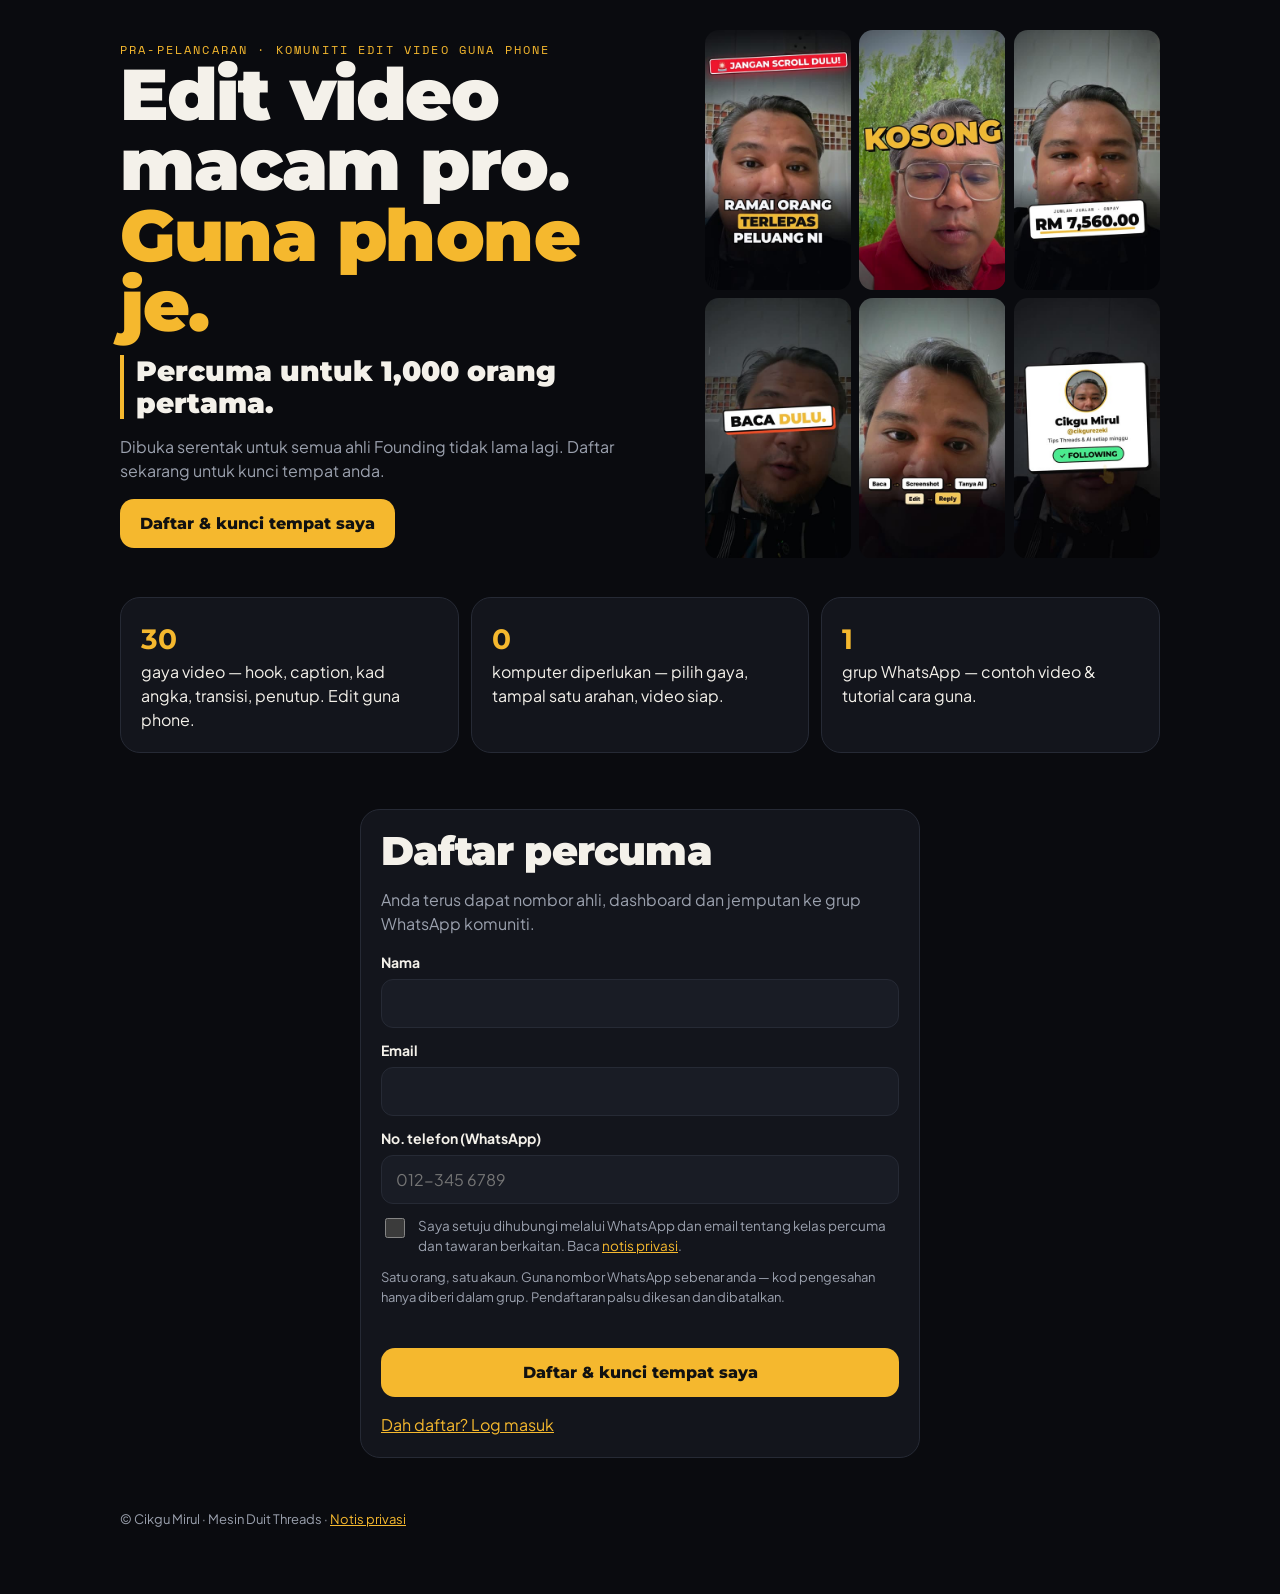
==== index.html @ 3efbf929 "Laman Suruh AI (GitHub Pages) Co-Authored-By: Claude Opus 5.5 <noreply@anthropic.com> Claude-Session" ====
<!doctype html>
<html lang="ms">
<head>
<meta charset="utf-8">
<meta name="viewport" content="width=device-width, initial-scale=1, viewport-fit=cover">
<title>30 Gaya Video · Cikgu Mirul</title>
<meta name="description" content="30 gaya video premium — hook, caption, kad angka, transisi — edit terus dari telefon. Percuma.">
<meta property="og:title" content="30 Gaya Video Percuma · Cikgu Mirul">
<meta property="og:description" content="Edit video macam pro, guna phone je. Daftar & dapatkan 30 gaya percuma.">
<meta property="og:image" content="previews/H01.jpg">
<link rel="preconnect" href="https://fonts.googleapis.com"><link rel="preconnect" href="https://fonts.gstatic.com" crossorigin>
<link rel="stylesheet" href="https://fonts.googleapis.com/css2?family=Montserrat:wght@700;800;900&family=Plus+Jakarta+Sans:wght@400;600;700&family=Space+Mono:wght@400;700&display=swap">
<link rel="stylesheet" href="assets/style.css">
</head>
<body>
<div class="wrap">
  <section class="hero">
    <div>
      <div class="eyebrow" id="h-eb">Pra-pelancaran · komuniti edit video guna phone</div>
      <h1 id="h-title">Edit video macam pro.<br><em>Guna phone je.</em></h1>
      <p class="offer" id="h-em">Percuma untuk 1,000 orang pertama.</p>
      <p class="lede" id="h-lede">Dibuka serentak untuk semua ahli Founding tidak lama lagi. Daftar sekarang untuk kunci tempat anda.</p>
      <div class="row"><a class="btn" href="#daftar" id="h-cta">Daftar & kunci tempat saya</a><a class="btn ghost" id="dash-link" href="app.html" hidden>Buka dashboard saya</a></div>
      <div class="ref-banner" id="ref-banner" hidden></div>
    </div>
    <div class="teaser" aria-label="Contoh gaya">
      <video src="previews/H01.mp4" poster="previews/H01.jpg" muted loop playsinline preload="none"></video>
      <video src="previews/C04.mp4" poster="previews/C04.jpg" muted loop playsinline preload="none"></video>
      <video src="previews/N01.mp4" poster="previews/N01.jpg" muted loop playsinline preload="none"></video>
      <video src="previews/T02.mp4" poster="previews/T02.jpg" muted loop playsinline preload="none"></video>
      <video src="previews/K03.mp4" poster="previews/K03.jpg" muted loop playsinline preload="none"></video>
      <video src="previews/E02.mp4" poster="previews/E02.jpg" muted loop playsinline preload="none"></video>
    </div>
  </section>

  <section class="band" id="cele" hidden style="padding-bottom:0"></section>

  <section class="band" id="sneak" hidden>
    <div class="panel sneak">
      <div class="sneak-v" id="sneak-v"></div>
      <div class="sneak-t">
        <span class="eyebrow">Untuk affiliate · sneak peek</span>
        <h2>Rancang video affiliate dalam 1 minit.</h2>
        <p class="muted">Video ni dirancang guna alat baharu kami, kemudian diedit guna 30 Gaya. Dibuka untuk ahli tidak lama lagi.</p>
        <a class="btn ghost" href="#daftar">Daftar dulu</a>
      </div>
    </div>
  </section>

  <section class="band points">
    <div class="panel"><b>30</b>gaya video — hook, caption, kad angka, transisi, penutup. Edit guna phone.</div>
    <div class="panel"><b>0</b>komputer diperlukan — pilih gaya, tampal satu arahan, video siap.</div>
    <div class="panel"><b>1</b>grup WhatsApp — contoh video & tutorial cara guna.</div>
  </section>

  <section class="band" id="daftar">
    <div class="panel" style="max-width:560px;margin:0 auto">
      <h2 id="f-title">Daftar percuma</h2>
      <p class="muted" id="f-text">Anda terus dapat nombor ahli, dashboard dan jemputan ke grup WhatsApp komuniti.</p>
      <form id="reg" novalidate>
        <label class="f" for="nm">Nama<input type="text" id="nm" autocomplete="name" required></label>
        <label class="f" for="em">Email<input type="email" id="em" autocomplete="email" inputmode="email" required></label>
        <label class="f" for="ph">No. telefon (WhatsApp)<input type="tel" id="ph" autocomplete="tel" inputmode="tel" placeholder="012-345 6789" required></label>
        <label class="consent" for="ok"><input type="checkbox" id="ok"> <span>Saya setuju dihubungi melalui WhatsApp dan email tentang kelas percuma dan tawaran berkaitan. Baca <a href="privacy.html">notis privasi</a>.</span></label>
        <p class="muted" style="margin:0;font-size:13px">Satu orang, satu akaun. Guna nombor WhatsApp sebenar anda — kod pengesahan hanya diberi dalam grup. Pendaftaran palsu dikesan dan dibatalkan.</p>
        <div class="err" id="reg-err" role="alert"></div>
        <button class="btn" id="reg-btn" type="submit">Daftar &amp; kunci tempat saya</button>
      </form>
      <p style="margin:16px 0 0"><a href="#" id="show-rec">Dah daftar? Log masuk</a></p>
      <form id="rec" hidden novalidate style="margin-top:12px">
        <label class="f" for="rem">Email<input type="email" id="rem" autocomplete="email" required></label>
        <label class="f" for="rph">No. telefon<input type="tel" id="rph" autocomplete="tel" required></label>
        <div class="err" id="rec-err" role="alert"></div>
        <button class="btn ghost" id="rec-btn" type="submit">Log masuk</button>
      </form>
    </div>
  </section>
  <footer>© Cikgu Mirul · Mesin Duit Threads · <a href="privacy.html">Notis privasi</a></footer>
</div>
<script src="config.js"></script>
<script src="assets/app.js"></script>
<script>
const q = new URLSearchParams(location.search);
const ref = (q.get("ref") || store.get("ref") || "").toUpperCase();
if (q.get("ref")) { store.set("ref", ref); history.replaceState(null, "", location.pathname.replace(/index\.html$/, "")); }
if (store.get("token")) $("dash-link").hidden = false;
if (ref) rpc("ref_name", { p_ref: ref }).then(r => { if (r && r.name) { $("ref-banner").textContent = `Dijemput oleh ${r.name}`; $("ref-banner").hidden = false; } }).catch(() => {});
autoplayVisible();

// Sneak peek for affiliates: shows when CONFIG.SNEAK_VIDEO is set (placeholder only in demo mode).
if (C.SNEAK_VIDEO) { $("sneak-v").innerHTML = `<video src="${C.SNEAK_VIDEO}" ${C.SNEAK_POSTER ? `poster="${C.SNEAK_POSTER}"` : ""} muted loop playsinline preload="none" controls></video>`; $("sneak").hidden = false; autoplayVisible($("sneak")); }
else if (C.DEMO) { $("sneak-v").innerHTML = '<div class="soon2">Video sneak peek<br>akan datang</div>'; $("sneak").hidden = false; }

rpc("community_stats", {}).then(c => {
  if (!c || c.total == null) return;
  const cb = celebrateHTML(c); if (cb) { $("cele").innerHTML = cb; $("cele").hidden = false; }
  const acc = (c.rewards || [])[0]; if (!acc) return;
  const val = acc.value ? `Nilai ${acc.value}. ` : "";
  const full = c.total >= c.founding_size;
  if (!full) {
    $("h-em").textContent = `${val}Percuma untuk ${num(c.founding_size)} orang pertama.`;
    if (c.total >= acc.release_at) { $("h-eb").textContent = "Sudah dibuka · komuniti edit video guna phone"; $("h-lede").textContent = "Daftar sekarang, terus dapat akses percuma."; }
  } else {
    $("h-eb").textContent = "Komuniti edit video guna phone";
    $("h-em").textContent = "Tempat Founding sudah penuh.";
    $("h-lede").textContent = `Daftar dan ajak ${acc.needed} kawan untuk akses percuma${acc.value ? " (nilai " + acc.value + ")" : ""}.`;
    $("h-cta").textContent = "Daftar sekarang"; $("reg-btn").textContent = "Daftar sekarang";
  }
}).catch(() => {});

$("reg").addEventListener("submit", async ev => {
  ev.preventDefault(); $("reg-err").textContent = ""; $("reg-btn").disabled = true;
  try {
    const r = await rpc("register_lead", { p_name: $("nm").value, p_email: $("em").value, p_phone: $("ph").value, p_ref: ref || null, p_consent: $("ok").checked, p_utm: utm(), p_device: deviceId() });
    if (r.error) { $("reg-err").textContent = errText(r.error); return; }
    store.set("token", r.token); location.href = "app.html";
  } catch (e) { $("reg-err").textContent = e.message; } finally { $("reg-btn").disabled = false; }
});
$("show-rec").addEventListener("click", e => { e.preventDefault(); $("rec").hidden = !$("rec").hidden; });
$("rec").addEventListener("submit", async ev => {
  ev.preventDefault(); $("rec-err").textContent = ""; $("rec-btn").disabled = true;
  try {
    const r = await rpc("recover_lead", { p_email: $("rem").value, p_phone: $("rph").value });
    if (r.error) { $("rec-err").textContent = errText(r.error); return; }
    store.set("token", r.token); location.href = "app.html";
  } catch (e) { $("rec-err").textContent = e.message; } finally { $("rec-btn").disabled = false; }
});
</script>
</body>
</html>
---- assets/style.css ----
/* layout: phone-first; single column of bands; dark studio palette with one gold accent */
:root {
  --bg:#0A0B0F; --panel:#13151C; --panel2:#191C25; --line:#262A35; --fg:#F4F1EA; --muted:#9BA1AE;
  --gold:#F5B82E; --orange:#FF5A1F; --ok:#3DD68C; --bad:#FF6B6B;
  --display:'Montserrat',system-ui,sans-serif; --body:'Plus Jakarta Sans',system-ui,sans-serif; --mono:'Space Mono',ui-monospace,monospace;
  color-scheme:dark;
}
* { box-sizing:border-box }
[hidden] { display:none !important }
html, body { margin:0 }
body { background:var(--bg); color:var(--fg); font-family:var(--body); font-size:16px; line-height:1.5;
  padding-left:max(16px,env(safe-area-inset-left,0px)); padding-right:max(16px,env(safe-area-inset-right,0px)); padding-block:0 40px }
a { color:var(--gold) }
.wrap { max-width:1040px; margin:0 auto }
.eyebrow { font-family:var(--mono); font-size:12px; letter-spacing:.18em; text-transform:uppercase; color:var(--gold) }
h1, h2, h3 { font-family:var(--display); letter-spacing:-.02em; text-wrap:balance; margin:0 }
h1 { font-weight:900; font-size:clamp(36px,9vw,72px); line-height:.98 }
h2 { font-weight:900; font-size:clamp(26px,6vw,40px); line-height:1.05 }
h3 { font-weight:800; font-size:19px }
em { font-style:normal; color:var(--gold) }
.lede { color:var(--muted); max-width:58ch }
.muted { color:var(--muted) }
.band { padding-block:28px }
.panel { background:var(--panel); border:1px solid var(--line); border-radius:20px; padding:20px }
.btn { display:inline-flex; align-items:center; justify-content:center; gap:8px; font:800 16px var(--display); border-radius:14px; padding:15px 20px; border:0; cursor:pointer; text-decoration:none; color:#111; background:var(--gold) }
.btn.wa { background:#25D366; color:#062b14 }
.btn.ghost { background:transparent; color:var(--fg); border:1.5px solid var(--line) }
.btn:disabled { opacity:.5; cursor:wait }
.btn:focus-visible, input:focus-visible, .chip:focus-visible { outline:2px solid var(--gold); outline-offset:2px }
.row { display:flex; flex-wrap:wrap; gap:10px; align-items:center }
/* landing */
.hero { display:grid; grid-template-columns:minmax(0,1.1fr) minmax(0,.9fr); gap:28px; align-items:center; padding-block:30px 10px }
.teaser { display:grid; grid-template-columns:repeat(3,minmax(0,1fr)); gap:8px }
.teaser video { width:100%; aspect-ratio:9/16; max-width:100%; object-fit:cover; border-radius:14px; background:#000; display:block }
.ref-banner { display:inline-block; margin-top:14px; background:rgba(245,184,46,.12); border:1px solid rgba(245,184,46,.4); color:var(--gold); border-radius:999px; padding:6px 14px; font-weight:700; font-size:14px }
.points { display:grid; grid-template-columns:repeat(3,minmax(0,1fr)); gap:12px }
.points .panel b { display:block; font-family:var(--display); font-size:28px; color:var(--gold) }
form { display:flex; flex-direction:column; gap:12px }
label.f { display:flex; flex-direction:column; gap:6px; font-weight:700; font-size:14px }
input[type=text], input[type=email], input[type=tel], input.code { font:16px var(--body); color:var(--fg); background:var(--panel2); border:1px solid var(--line); border-radius:12px; padding:13px 14px; width:100% }
.consent { display:flex; gap:10px; align-items:flex-start; font-size:13.5px; color:var(--muted) }
.consent input { width:20px; height:20px; flex:none; margin-top:2px; accent-color:var(--gold) }
.err { color:var(--bad); font-weight:700; font-size:14px; min-height:1.2em }
.ok { color:var(--ok); font-weight:700 }
/* dashboard */
.steps { display:grid; grid-template-columns:repeat(2,minmax(0,1fr)); gap:10px }
.step { background:var(--panel); border:1.5px solid var(--line); border-radius:18px; padding:16px; display:flex; flex-direction:column; gap:10px; min-width:0 }
.step.done { border-color:rgba(61,214,140,.55) }
.step.now { border-color:var(--gold); box-shadow:0 0 0 3px rgba(245,184,46,.18) }
.step .n { font-family:var(--mono); font-size:12px; letter-spacing:.14em; color:var(--muted) }
.step.done .n { color:var(--ok) }
.meter { height:12px; border-radius:999px; background:var(--panel2); overflow:hidden; border:1px solid var(--line) }
.meter i { display:block; height:100%; background:linear-gradient(90deg,var(--gold),var(--orange)); border-radius:999px }
.filters { position:sticky; top:env(safe-area-inset-top,0px); z-index:5; background:var(--bg); padding-block:10px; display:flex; gap:8px; overflow-x:auto; scrollbar-width:none }
.filters::-webkit-scrollbar { display:none }
.chip { flex:none; font:600 14px var(--body); color:var(--fg); background:var(--panel); border:1px solid var(--line); border-radius:999px; padding:9px 14px; cursor:pointer }
.chip.on { background:var(--gold); color:#111; border-color:var(--gold) }
.grid { display:grid; grid-template-columns:repeat(auto-fill,minmax(160px,1fr)); gap:12px }
.card { position:relative; display:flex; flex-direction:column; background:var(--panel); border:1.5px solid var(--line); border-radius:18px; overflow:hidden; cursor:pointer; min-width:0 }
.card input { position:absolute; opacity:0; pointer-events:none }
.card:has(input:checked) { border-color:var(--gold); box-shadow:0 0 0 3px rgba(245,184,46,.25) }
.vid { position:relative; aspect-ratio:9/16; max-width:100%; background:#000 }
.vid video, .vid img { width:100%; height:100%; object-fit:cover; display:block }
.tick { position:absolute; top:10px; right:10px; width:30px; height:30px; border-radius:50%; border:2px solid rgba(255,255,255,.85); background:rgba(0,0,0,.35) }
.card:has(input:checked) .tick { background:var(--gold); border-color:var(--gold) }
.card:has(input:checked) .tick::after { content:""; position:absolute; left:9px; top:4px; width:7px; height:13px; border:solid #111; border-width:0 3px 3px 0; transform:rotate(45deg) }
.meta { padding:10px 12px 12px; display:flex; flex-direction:column; gap:5px }
.code { font-family:var(--mono); font-weight:700; font-size:13px; color:#111; background:var(--gold); border-radius:6px; padding:1px 6px; align-self:flex-start }
.name { font-family:var(--display); font-weight:800; font-size:15px; line-height:1.15 }
.meta p { margin:0; font-size:12.5px; color:var(--muted) }
.need { align-self:flex-start; font-size:11.5px; font-weight:700; color:var(--orange); border:1px solid rgba(255,90,31,.45); border-radius:6px; padding:1px 6px }
.locked { cursor:default }
.locked .vid { background:repeating-linear-gradient(135deg,#14161d 0 14px,#181b23 14px 28px) }
.lockpill { display:inline-flex; align-items:center; gap:4px; font-size:12px; font-weight:800; color:var(--gold); border:1px solid rgba(245,184,46,.5); border-radius:6px; padding:1px 7px }
.lockpill svg { width:13px; height:13px }
.lock { position:absolute; inset:0; display:flex; flex-direction:column; align-items:center; justify-content:center; gap:8px; color:var(--fg); font-weight:800; font-family:var(--display) }
.lock svg { width:34px; height:34px }
.dock { position:fixed; left:0; right:0; bottom:0; z-index:20; background:rgba(14,15,20,.96); backdrop-filter:blur(14px); border-top:1px solid var(--line);
  padding:12px max(16px,env(safe-area-inset-right,0px)) calc(12px + env(safe-area-inset-bottom,0px)) max(16px,env(safe-area-inset-left,0px)) }
.dock .in { max-width:1040px; margin:0 auto; display:flex; flex-direction:column; gap:10px }
.sel { display:flex; align-items:center; gap:10px; min-width:0 }
.sel .n { font-family:var(--display); font-weight:900; font-size:22px; color:var(--gold) }
.sel .codes { font-family:var(--mono); font-size:13px; white-space:nowrap; overflow-x:auto; min-width:0; flex:1 }
.btns { display:grid; grid-template-columns:1fr 1fr; gap:10px }
.share-box { display:flex; flex-direction:column; gap:10px }
.linkline { font-family:var(--mono); font-size:14px; background:var(--panel2); border:1px dashed var(--gold); border-radius:12px; padding:12px; word-break:break-all }
.copytxt { white-space:pre-wrap; font-size:14px; background:var(--panel2); border:1px solid var(--line); border-radius:12px; padding:12px; margin:0 }
.toast { position:fixed; left:50%; bottom:calc(200px + env(safe-area-inset-bottom,0px)); transform:translateX(-50%); background:var(--ok); color:#06210f; font-weight:700; padding:10px 16px; border-radius:999px; z-index:30 }
textarea.fb { width:100%; height:120px; font:13px var(--mono); background:var(--panel2); color:var(--fg); border:1px solid var(--gold); border-radius:12px; padding:10px }
.plan { counter-reset:s; display:grid; gap:10px; margin:0; padding:0; list-style:none }
.plan li { counter-increment:s; display:flex; gap:14px; align-items:flex-start; background:var(--panel); border:1px solid var(--line); border-radius:16px; padding:14px }
.plan li::before { content:counter(s); flex:none; width:34px; height:34px; border-radius:50%; background:var(--gold); color:#111; font:900 17px var(--display); display:flex; align-items:center; justify-content:center }
.plan li.done::before { content:"✓"; background:var(--ok) }
.plan .muted { font-size:14px }
.howto summary { cursor:pointer; list-style:none; display:flex; justify-content:space-between; align-items:center; gap:10px; font:800 18px var(--display) }
.howto summary::-webkit-details-marker { display:none }
.howto summary::after { content:"–"; color:var(--gold); font-size:26px }
.howto:not([open]) summary::after { content:"+" }
.next-card, .reward { display:flex; flex-direction:column; gap:12px; margin-top:4px }
.next-card { border-color:var(--gold); box-shadow:0 0 0 3px rgba(245,184,46,.15) }
.reward { margin-top:12px }
.mini { margin:0; padding-left:20px; display:grid; gap:4px; font-size:14.5px; color:var(--muted) }
.rw-count { font-family:var(--display); font-weight:900; font-size:34px; color:var(--gold); white-space:nowrap; font-variant-numeric:tabular-nums }
.rw-count b { font-size:46px }
.ladder { display:grid; gap:6px; font-size:14px; color:var(--muted) }
.ladder div { display:flex; gap:8px; align-items:center } .ladder div.on { color:var(--ok) } .ladder span { width:18px; text-align:center }
footer { color:var(--muted); font-size:13px; padding-block:24px }
@media (max-width:720px) { .hero { grid-template-columns:1fr } .points, .steps { grid-template-columns:1fr } }
@media (max-width:420px) { .grid { grid-template-columns:repeat(2,minmax(0,1fr)) } }
@media (prefers-reduced-motion:reduce) { * { scroll-behavior:auto } }
/* launch game */
.journey { display:flex; flex-direction:column; gap:14px }
.j-head { display:flex; justify-content:space-between; align-items:baseline; gap:10px; flex-wrap:wrap }
.j-total { font:900 40px/1 var(--display); color:var(--gold); font-variant-numeric:tabular-nums }
.j-left { font-size:14px; color:var(--muted) } .j-left b { color:var(--fg) }
.j-track { position:relative; height:12px; border-radius:999px; background:var(--panel2); border:1px solid var(--line); margin:4px 8px 22px }
.j-track > i { position:absolute; inset:0 auto 0 0; border-radius:999px; background:linear-gradient(90deg,var(--gold),var(--orange)) }
.j-dot { position:absolute; top:50%; width:16px; height:16px; margin:-8px 0 0 -8px; border-radius:50%; background:var(--bg); border:2px solid var(--line) }
.j-dot.on { background:var(--gold); border-color:var(--gold) }
.j-dot em { position:absolute; top:18px; left:50%; transform:translateX(-50%); font:700 11px var(--mono); color:var(--muted); font-style:normal; white-space:nowrap }
.j-stops { list-style:none; margin:0; padding:0; display:grid; gap:8px }
.j-stops li { display:grid; grid-template-columns:64px minmax(0,1fr); gap:10px; align-items:baseline; font-size:14.5px; color:var(--muted) }
.j-stops li b { font:800 15px var(--mono); color:var(--muted); font-variant-numeric:tabular-nums }
.j-stops li span { display:flex; flex-direction:column; gap:2px } .j-stops small { font-size:12.5px; color:var(--muted); opacity:.85 }
.j-stops li.on, .j-stops li.on b { color:var(--ok) }
.j-stops li.now b, .j-stops li.now span { color:var(--fg) } .j-stops li.now b { color:var(--gold) }
.ladder2 { list-style:none; margin:0; padding:0; display:grid; gap:10px }
.ladder2 li { display:flex; gap:12px; align-items:flex-start; padding:12px; border-radius:14px; background:var(--panel2); border:1px solid var(--line) }
.ladder2 li.on { border-color:rgba(61,214,140,.5) }
.ladder2 .ic { flex:none; width:30px; height:30px; border-radius:50%; display:flex; align-items:center; justify-content:center; background:var(--panel); font-size:15px }
.ladder2 li.on .ic { background:var(--ok); color:#06210f; font-weight:900 }
.ladder2 .lx { min-width:0; display:flex; flex-direction:column; gap:4px; align-items:flex-start }
.ladder2 .muted { font-size:13.5px }
.val { font:700 11.5px var(--mono); color:var(--gold); border:1px solid rgba(245,184,46,.45); border-radius:6px; padding:0 6px; white-space:nowrap }
.btn.sm { padding:9px 14px; font-size:14px; margin-top:4px }
.member { display:inline-flex; gap:6px; align-items:center; font:700 12.5px var(--mono); color:#111; background:var(--gold); border-radius:999px; padding:4px 10px }
.now-card { border-color:var(--gold); box-shadow:0 0 0 3px rgba(245,184,46,.15); display:flex; flex-direction:column; gap:10px }
.btn[aria-disabled="true"], .btn:disabled.locked { opacity:.55 }
.ladder2 .note { font-size:12.5px; color:var(--fg); opacity:.8 }
.celebrate { display:flex; gap:14px; align-items:center; padding:14px 16px; border-radius:18px; border:1px solid rgba(245,184,46,.45); background:linear-gradient(90deg,rgba(245,184,46,.14),rgba(255,90,31,.06)) }
.celebrate .cb-n { font:900 30px/1 var(--display); color:var(--gold); font-variant-numeric:tabular-nums }
.celebrate div { display:flex; flex-direction:column; gap:2px; min-width:0 } .celebrate span { color:var(--muted); font-size:14px }
.sneak { display:grid; grid-template-columns:minmax(0,220px) minmax(0,1fr); gap:20px; align-items:center }
.sneak-v video, .soon2 { width:100%; aspect-ratio:9/16; max-width:100%; border-radius:14px; background:#000; display:block; object-fit:cover }
.soon2 { display:flex; align-items:center; justify-content:center; text-align:center; color:var(--muted); font-weight:700; background:repeating-linear-gradient(135deg,#14161d 0 14px,#181b23 14px 28px); border:1px dashed var(--line) }
.sneak-t { display:flex; flex-direction:column; gap:10px; align-items:flex-start }
@media (max-width:620px) { .sneak { grid-template-columns:1fr; gap:14px } .sneak-v { max-width:220px } }
.offer { margin:14px 0 0; font:900 clamp(20px,4.5vw,28px)/1.15 var(--display); color:var(--fg); border-left:4px solid var(--gold); padding-left:12px }
.rules { display:flex; flex-direction:column; gap:10px }
.rl { list-style:none; margin:0; padding:0; display:grid; gap:8px; font-size:14.5px }
.rl li { padding-left:28px; position:relative } .rl li::before { position:absolute; left:0; top:0; font-weight:900 }
.rl li.y::before { content:"✓"; color:var(--ok) } .rl li.n::before { content:"✕"; color:var(--bad) }
.rules details summary { cursor:pointer; font-weight:700; color:var(--gold) }
.rules details ol { margin:8px 0 0; padding-left:20px; display:grid; gap:6px; font-size:14px; color:var(--muted) }
.rules .warn { margin:0; font-size:14px; font-weight:700; color:var(--bad) }
.fline { font-size:14px; color:var(--muted) } .fline b { color:var(--fg) } .bad { color:var(--bad) }
.fnote { display:flex; gap:12px; align-items:center; padding:14px 16px; border-radius:16px; background:rgba(61,214,140,.1); border:1px solid rgba(61,214,140,.45); font-size:15px }
.fnote.new { animation:fpop .6s cubic-bezier(.2,1.6,.4,1) }
.fnote .emo-i { font-size:30px } .fnote .muted { display:block; font-size:13px }
@keyframes fpop { from { transform:scale(.85); opacity:0 } to { transform:scale(1); opacity:1 } }
@media (prefers-reduced-motion:reduce) { .fnote.new { animation:none } }
.btn.wa { background:#25D366; color:#062b14 }
.theme-teaser { display:grid; grid-template-columns:minmax(0,200px) minmax(0,1fr); gap:18px; align-items:center }
.theme-teaser video, .theme-teaser .soon2 { width:100%; max-width:100%; aspect-ratio:9/16; border-radius:14px; background:#000; object-fit:cover; display:block }
@media (max-width:520px) { .theme-teaser { grid-template-columns:minmax(0,140px) minmax(0,1fr); gap:12px } }

/* tabs + WOW Advanced (paid preview) */
.tabs { position:sticky; top:0; z-index:20; display:flex; gap:6px; padding:8px; margin:0 -4px; background:var(--bg); border-bottom:1px solid var(--line) }
.tab { flex:1; min-height:44px; border-radius:12px; border:1.5px solid var(--line); background:var(--panel); color:inherit; font:800 14.5px Montserrat,sans-serif; cursor:pointer; display:inline-flex; align-items:center; justify-content:center; gap:6px }
.tab.on { border-color:var(--gold); background:rgba(245,184,46,.12) }
.paid { font-size:10.5px; font-weight:900; letter-spacing:.06em; text-transform:uppercase; background:linear-gradient(90deg,#FF5FA2,#FFD23F); color:#111; border-radius:6px; padding:2px 6px }
body:not(.tab-adv) #adv { display:none }
body.tab-adv .wrap > section:not(#adv) { display:none !important }
.adv-hero h2 { background:linear-gradient(90deg,#FFD23F,#FF5FA2 60%,#4FC3F7); -webkit-background-clip:text; background-clip:text; color:transparent }
.adv-card { cursor:default; border-color:rgba(255,95,162,.45) }
.paidtag { position:absolute; left:8px; top:8px; background:linear-gradient(90deg,#FF5FA2,#FFD23F); color:#111; font:900 11px Montserrat,sans-serif; letter-spacing:.05em; text-transform:uppercase; border-radius:6px; padding:3px 8px }
.btn.disabled { opacity:.55; pointer-events:none }
body.tab-adv .dock { display:none }
body.tab-adv { padding-bottom:40px !important }

.adm { font-size:10.5px; font-weight:900; background:#2a2d35; color:#C9D0DC; border-radius:6px; padding:2px 6px }

.fav { position:absolute; top:8px; left:8px; width:40px; height:40px; border-radius:50%; border:0; background:rgba(0,0,0,.45); font-size:20px; line-height:40px; cursor:pointer; z-index:2 }
.fav.on { background:rgba(255,255,255,.85) }
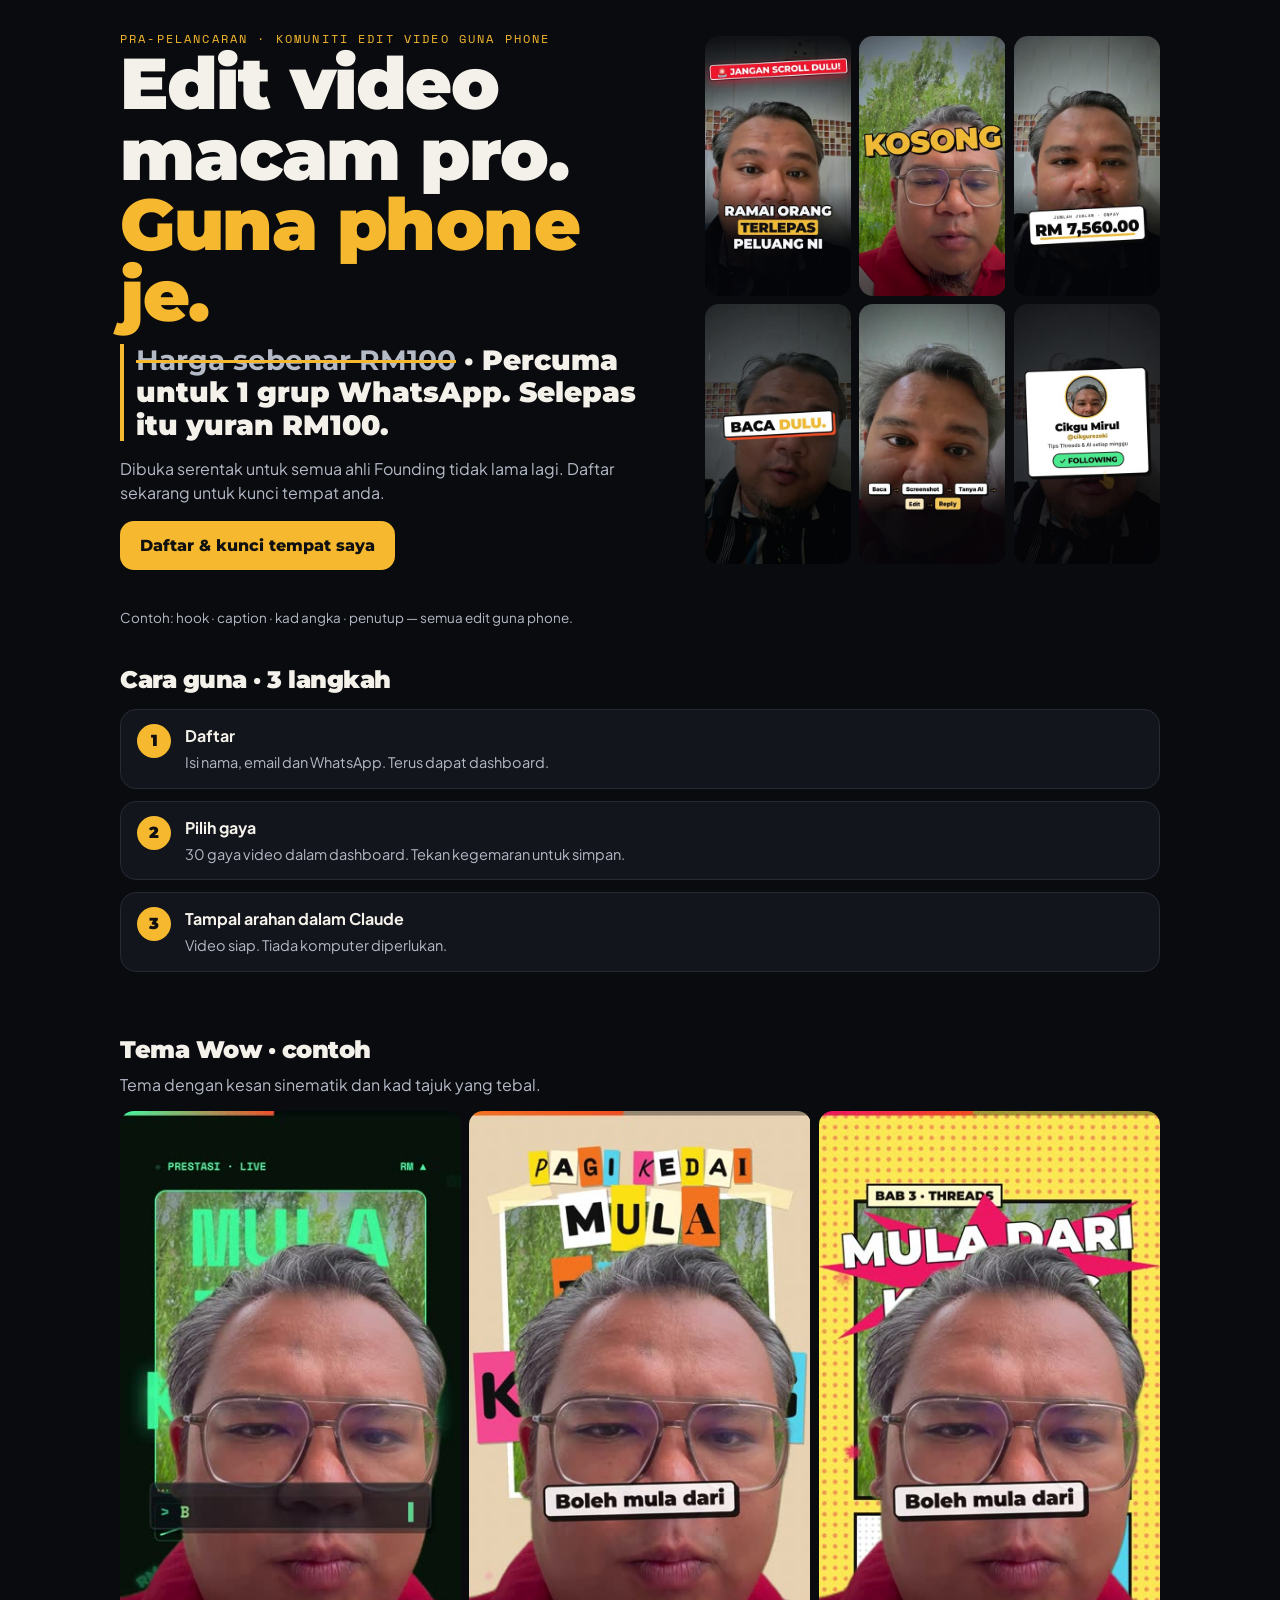
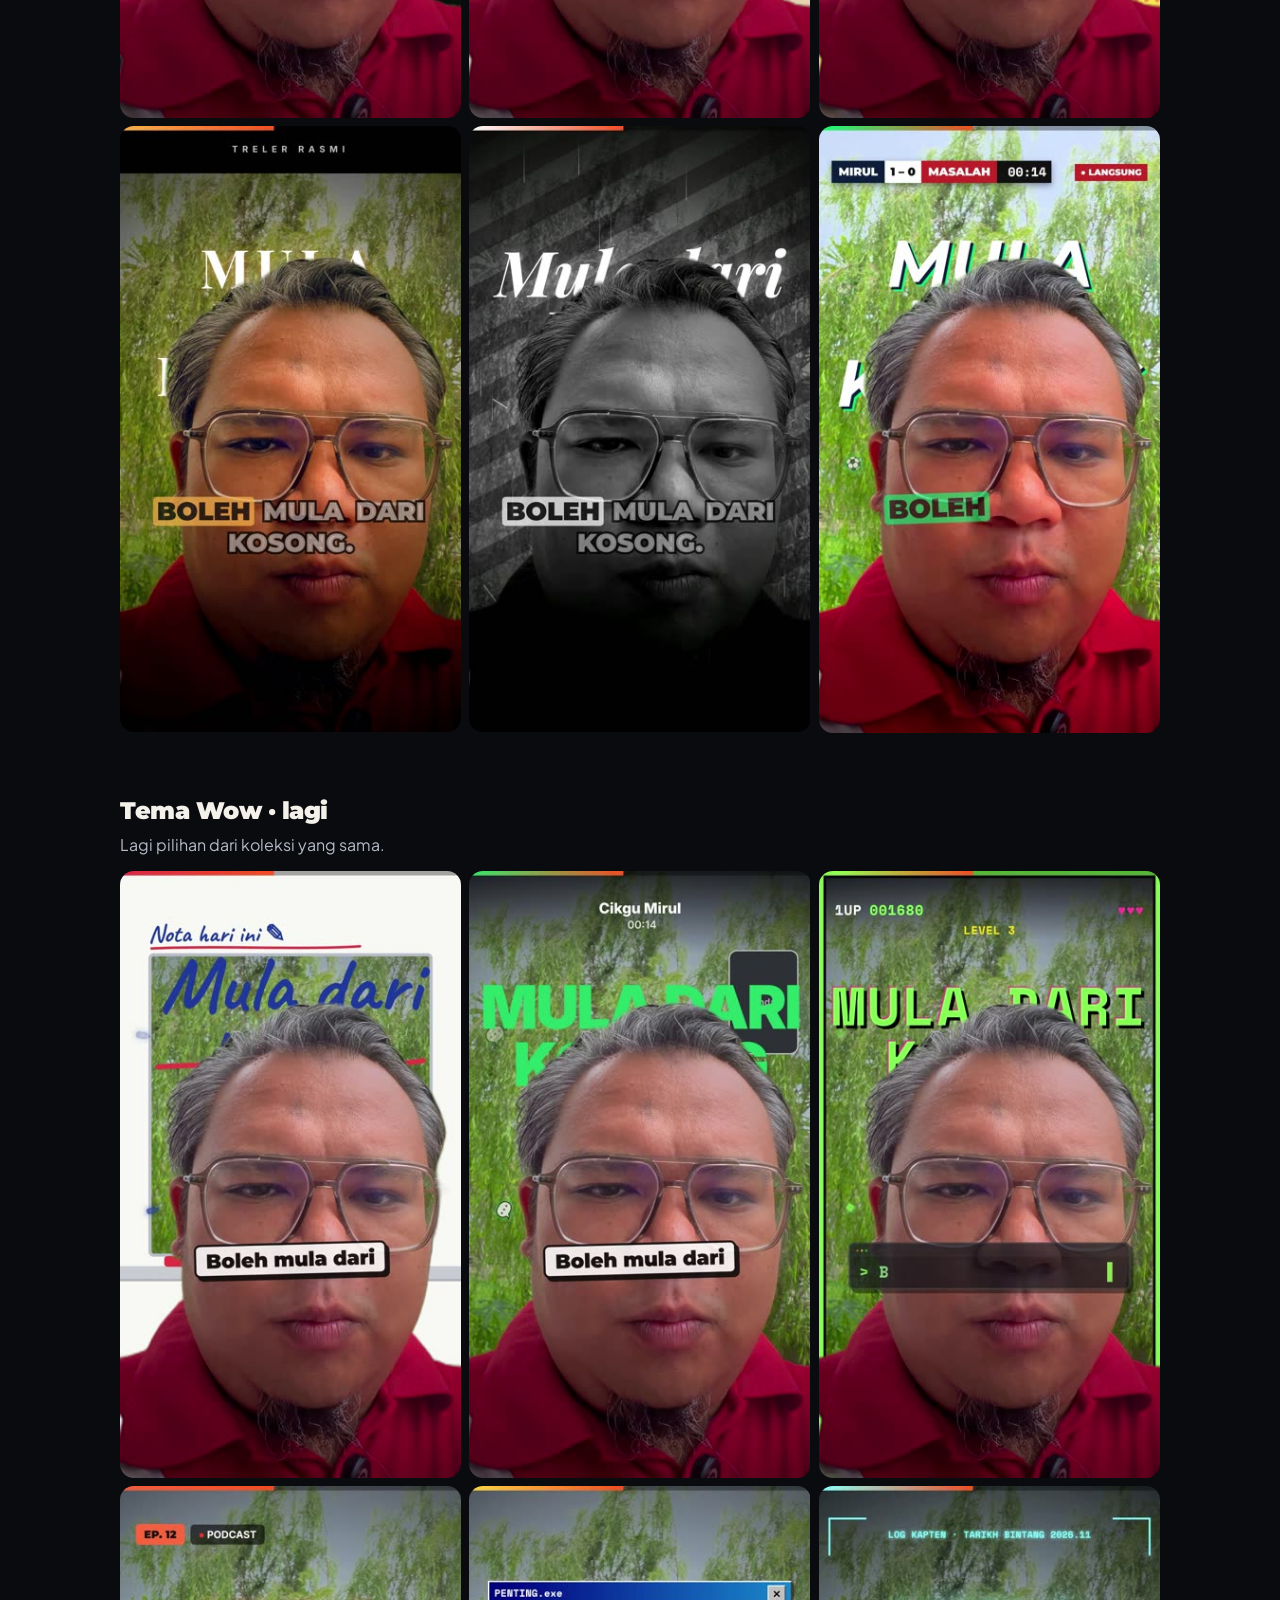
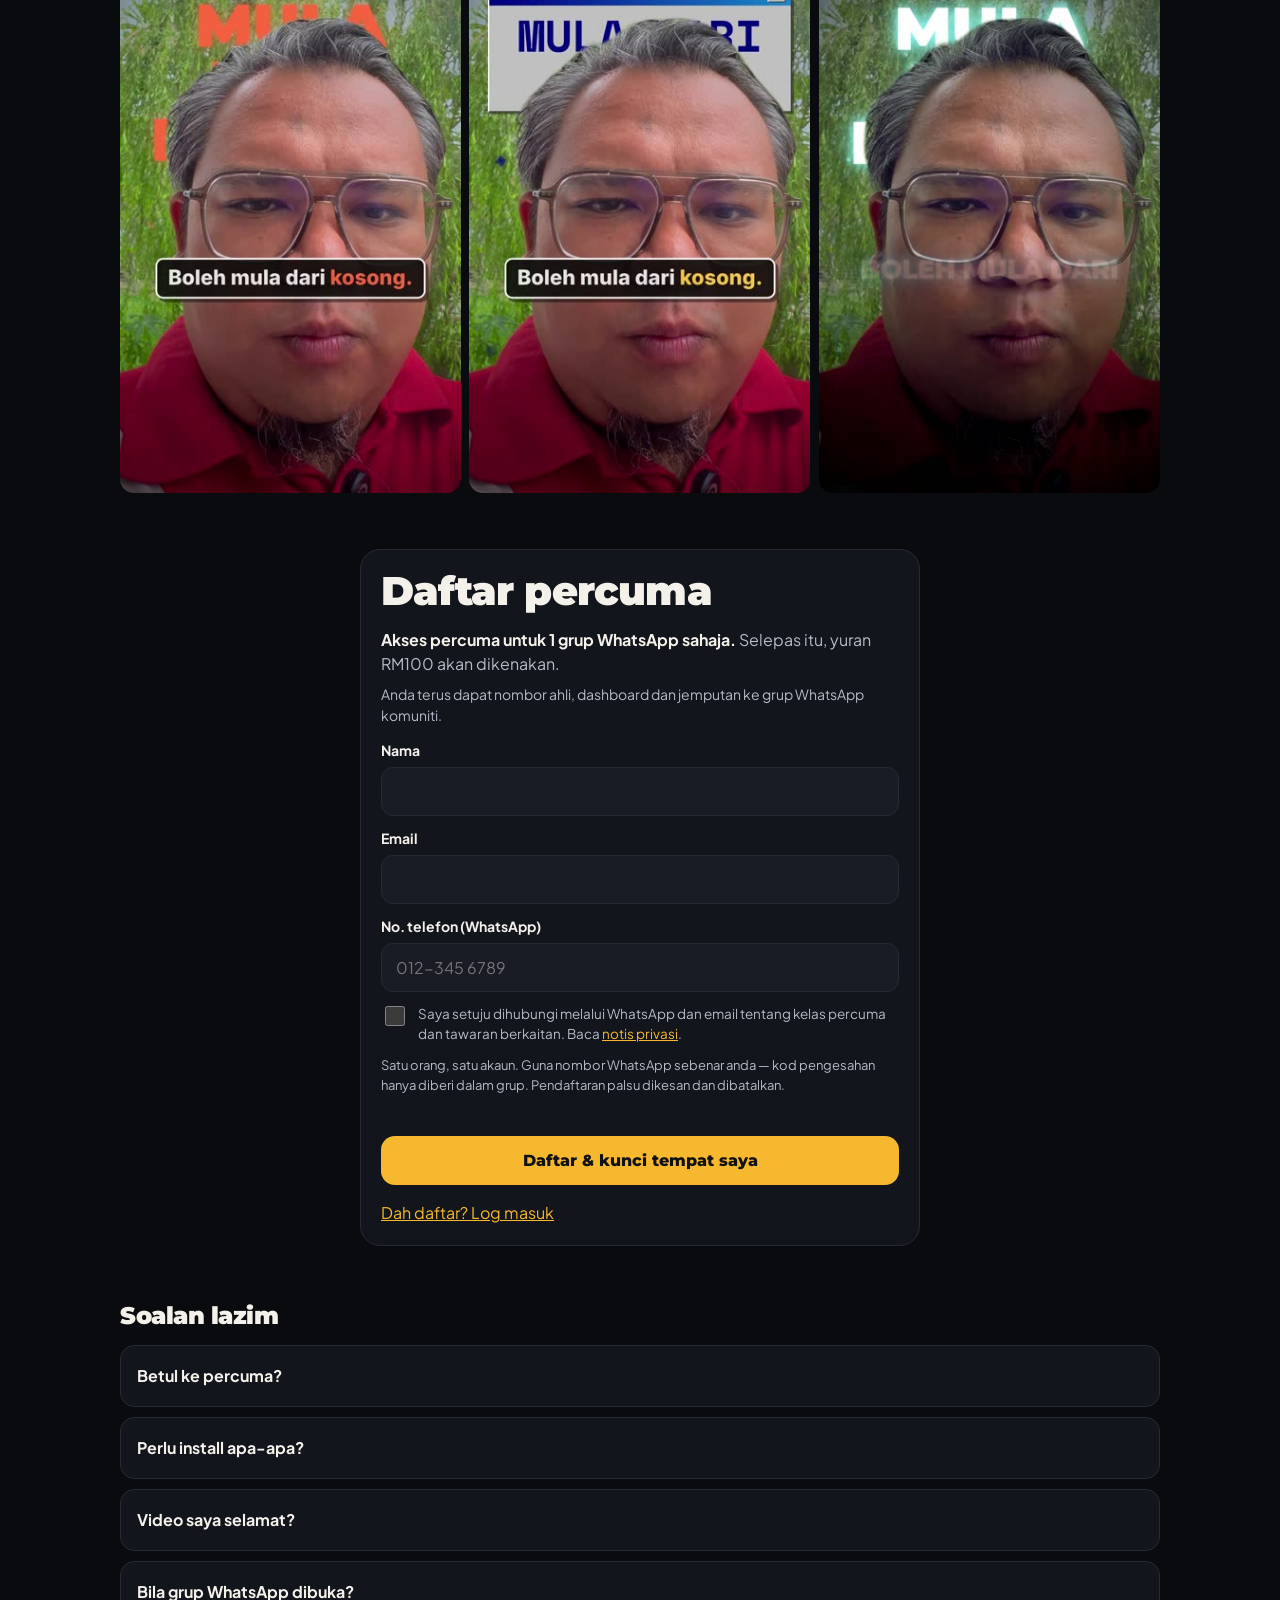
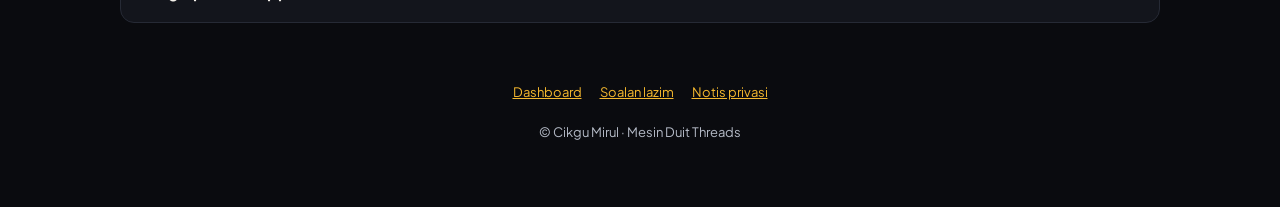
==== commit 9fdb2512: "Laman v2: harga sebenar dicoret, Cara guna 3 langkah, Soalan lazim, Tema Wow (2 bahagian), ayat perc" ====
--- a/index.html
+++ b/index.html
@@ -18,7 +18,7 @@
     <div>
       <div class="eyebrow" id="h-eb">Pra-pelancaran · komuniti edit video guna phone</div>
       <h1 id="h-title">Edit video macam pro.<br><em>Guna phone je.</em></h1>
-      <p class="offer" id="h-em">Percuma untuk 1,000 orang pertama.</p>
+      <p class="offer" id="h-em"><s>Harga sebenar RM100</s> · Percuma untuk 1 grup WhatsApp. Selepas itu yuran RM100.</p>
       <p class="lede" id="h-lede">Dibuka serentak untuk semua ahli Founding tidak lama lagi. Daftar sekarang untuk kunci tempat anda.</p>
       <div class="row"><a class="btn" href="#daftar" id="h-cta">Daftar & kunci tempat saya</a><a class="btn ghost" id="dash-link" href="app.html" hidden>Buka dashboard saya</a></div>
       <div class="ref-banner" id="ref-banner" hidden></div>
@@ -31,6 +31,7 @@
       <video src="previews/K03.mp4" poster="previews/K03.jpg" muted loop playsinline preload="none"></video>
       <video src="previews/E02.mp4" poster="previews/E02.jpg" muted loop playsinline preload="none"></video>
     </div>
+    <p class="teaser-cap muted">Contoh: hook · caption · kad angka · penutup — semua edit guna phone.</p>
   </section>
 
   <section class="band" id="cele" hidden style="padding-bottom:0"></section>
@@ -47,16 +48,46 @@
     </div>
   </section>
 
-  <section class="band points">
-    <div class="panel"><b>30</b>gaya video — hook, caption, kad angka, transisi, penutup. Edit guna phone.</div>
-    <div class="panel"><b>0</b>komputer diperlukan — pilih gaya, tampal satu arahan, video siap.</div>
-    <div class="panel"><b>1</b>grup WhatsApp — contoh video & tutorial cara guna.</div>
+  <section class="band">
+    <h2 class="sec-t">Cara guna · 3 langkah</h2>
+    <ol class="how">
+      <li><span class="n">1</span><div><b>Daftar</b><p class="muted">Isi nama, email dan WhatsApp. Terus dapat dashboard.</p></div></li>
+      <li><span class="n">2</span><div><b>Pilih gaya</b><p class="muted">30 gaya video dalam dashboard. Tekan kegemaran untuk simpan.</p></div></li>
+      <li><span class="n">3</span><div><b>Tampal arahan dalam Claude</b><p class="muted">Video siap. Tiada komputer diperlukan.</p></div></li>
+    </ol>
+  </section>
+
+  <section class="band tema-band">
+    <h2 class="sec-t">Tema Wow · contoh</h2>
+    <p class="muted" style="margin:-6px 0 14px">Tema dengan kesan sinematik dan kad tajuk yang tebal.</p>
+    <div class="teaser">
+      <video src="previews/tema/W02.mp4" poster="previews/tema/W02.jpg" muted loop playsinline preload="none"></video>
+      <video src="previews/tema/W05.mp4" poster="previews/tema/W05.jpg" muted loop playsinline preload="none"></video>
+      <video src="previews/tema/W10.mp4" poster="previews/tema/W10.jpg" muted loop playsinline preload="none"></video>
+      <video src="previews/tema/W26.mp4" poster="previews/tema/W26.jpg" muted loop playsinline preload="none"></video>
+      <video src="previews/tema/W28.mp4" poster="previews/tema/W28.jpg" muted loop playsinline preload="none"></video>
+      <video src="previews/tema/W34.mp4" poster="previews/tema/W34.jpg" muted loop playsinline preload="none"></video>
+    </div>
+  </section>
+
+  <section class="band tema-band">
+    <h2 class="sec-t">Tema Wow · lagi</h2>
+    <p class="muted" style="margin:-6px 0 14px">Lagi pilihan dari koleksi yang sama.</p>
+    <div class="teaser">
+      <video src="previews/tema/W03.mp4" poster="previews/tema/W03.jpg" muted loop playsinline preload="none"></video>
+      <video src="previews/tema/W12.mp4" poster="previews/tema/W12.jpg" muted loop playsinline preload="none"></video>
+      <video src="previews/tema/W15.mp4" poster="previews/tema/W15.jpg" muted loop playsinline preload="none"></video>
+      <video src="previews/tema/W20.mp4" poster="previews/tema/W20.jpg" muted loop playsinline preload="none"></video>
+      <video src="previews/tema/W24.mp4" poster="previews/tema/W24.jpg" muted loop playsinline preload="none"></video>
+      <video src="previews/tema/W31.mp4" poster="previews/tema/W31.jpg" muted loop playsinline preload="none"></video>
+    </div>
   </section>
 
   <section class="band" id="daftar">
     <div class="panel" style="max-width:560px;margin:0 auto">
       <h2 id="f-title">Daftar percuma</h2>
-      <p class="muted" id="f-text">Anda terus dapat nombor ahli, dashboard dan jemputan ke grup WhatsApp komuniti.</p>
+      <p class="muted" id="f-text"><b style="color:var(--fg)">Akses percuma untuk 1 grup WhatsApp sahaja.</b> Selepas itu, yuran RM100 akan dikenakan.</p>
+      <p class="muted" style="margin-top:-8px;font-size:14px">Anda terus dapat nombor ahli, dashboard dan jemputan ke grup WhatsApp komuniti.</p>
       <form id="reg" novalidate>
         <label class="f" for="nm">Nama<input type="text" id="nm" autocomplete="name" required></label>
         <label class="f" for="em">Email<input type="email" id="em" autocomplete="email" inputmode="email" required></label>
@@ -75,7 +106,19 @@
       </form>
     </div>
   </section>
-  <footer>© Cikgu Mirul · Mesin Duit Threads · <a href="privacy.html">Notis privasi</a></footer>
+  <section class="band" id="faq">
+    <h2 class="sec-t">Soalan lazim</h2>
+    <div class="faq">
+      <details><summary>Betul ke percuma?</summary><p class="muted">Percuma untuk 1 grup WhatsApp sahaja. Selepas itu, yuran RM100 akan dikenakan. Video percuma ada kad penutup kecil "Diedit dengan Suruh AI".</p></details>
+      <details><summary>Perlu install apa-apa?</summary><p class="muted">Tak perlu. Dashboard dibuka terus dalam pelayar telefon.</p></details>
+      <details><summary>Video saya selamat?</summary><p class="muted">Video diproses untuk edit sahaja. Lihat <a href="privacy.html">notis privasi</a> untuk butiran.</p></details>
+      <details><summary>Bila grup WhatsApp dibuka?</summary><p class="muted">Pautan grup dihantar selepas awak daftar. Kod pengesahan juga diberi dalam grup.</p></details>
+    </div>
+  </section>
+  <footer>
+    <div class="f-links"><a href="app.html">Dashboard</a><a href="#faq">Soalan lazim</a><a href="privacy.html">Notis privasi</a></div>
+    <div>© Cikgu Mirul · Mesin Duit Threads</div>
+  </footer>
 </div>
 <script src="config.js"></script>
 <script src="assets/app.js"></script>
@@ -95,15 +138,15 @@
   if (!c || c.total == null) return;
   const cb = celebrateHTML(c); if (cb) { $("cele").innerHTML = cb; $("cele").hidden = false; }
   const acc = (c.rewards || [])[0]; if (!acc) return;
-  const val = acc.value ? `Nilai ${acc.value}. ` : "";
+  const val = acc.value ? `<s>Harga sebenar ${acc.value}</s> · ` : "";
   const full = c.total >= c.founding_size;
   if (!full) {
-    $("h-em").textContent = `${val}Percuma untuk ${num(c.founding_size)} orang pertama.`;
+    $("h-em").innerHTML = `${val}Percuma untuk 1 grup WhatsApp. Selepas itu yuran RM100.`;
     if (c.total >= acc.release_at) { $("h-eb").textContent = "Sudah dibuka · komuniti edit video guna phone"; $("h-lede").textContent = "Daftar sekarang, terus dapat akses percuma."; }
   } else {
     $("h-eb").textContent = "Komuniti edit video guna phone";
     $("h-em").textContent = "Tempat Founding sudah penuh.";
-    $("h-lede").textContent = `Daftar dan ajak ${acc.needed} kawan untuk akses percuma${acc.value ? " (nilai " + acc.value + ")" : ""}.`;
+    $("h-lede").textContent = `Daftar dan ajak ${acc.needed} kawan untuk akses percuma${acc.value ? " (harga sebenar " + acc.value + ")" : ""}.`;
     $("h-cta").textContent = "Daftar sekarang"; $("reg-btn").textContent = "Daftar sekarang";
   }
 }).catch(() => {});
--- a/assets/style.css
+++ b/assets/style.css
@@ -182,3 +182,26 @@
 
 .fav { position:absolute; top:8px; left:8px; width:40px; height:40px; border-radius:50%; border:0; background:rgba(0,0,0,.45); font-size:20px; line-height:40px; cursor:pointer; z-index:2 }
 .fav.on { background:rgba(255,255,255,.85) }
+
+/* v2 — preview: progress, steps, FAQ, footer, contrast */
+:root { --muted:#B4BAC6 }
+.offer s { color:var(--muted); font-weight:700; text-decoration-thickness:3px; text-decoration-color:var(--gold) }
+.prog { margin:14px 0 0; max-width:440px }
+.prog-t { display:flex; justify-content:space-between; font:700 13px var(--mono); color:var(--fg); margin-bottom:6px }
+.prog-b { height:10px; border-radius:6px; background:var(--panel2); border:1px solid var(--line); overflow:hidden }
+.prog-b i { display:block; height:100%; background:linear-gradient(90deg,var(--gold),#FF6B1A); border-radius:6px; transition:width .6s }
+.teaser-cap { font-size:13.5px; margin:10px 0 0 }
+.sec-t { font:900 24px/1.2 var(--display); margin:0 0 14px }
+.how { list-style:none; margin:0; padding:0; display:grid; gap:12px }
+.how li { display:flex; gap:14px; align-items:flex-start; background:var(--panel); border:1px solid var(--line); border-radius:16px; padding:14px 16px }
+.how .n { flex:0 0 34px; height:34px; border-radius:50%; background:var(--gold); color:#111; font:900 16px/34px var(--display); text-align:center }
+.how b { font-size:16px } .how p { margin:4px 0 0; font-size:14.5px }
+.faq { display:grid; gap:10px }
+.faq details { background:var(--panel); border:1px solid var(--line); border-radius:14px; padding:12px 16px }
+.faq summary { cursor:pointer; font-weight:700; min-height:36px; display:flex; align-items:center }
+.faq details p { margin:6px 0 0; font-size:14.5px }
+.faq a, footer a { color:var(--gold) }
+footer { text-align:center; display:grid; gap:12px }
+.f-links { display:flex; justify-content:center; flex-wrap:wrap; gap:8px 18px }
+.f-links a { min-height:36px; display:inline-flex; align-items:center }
+.tema-band { padding-top:36px }
